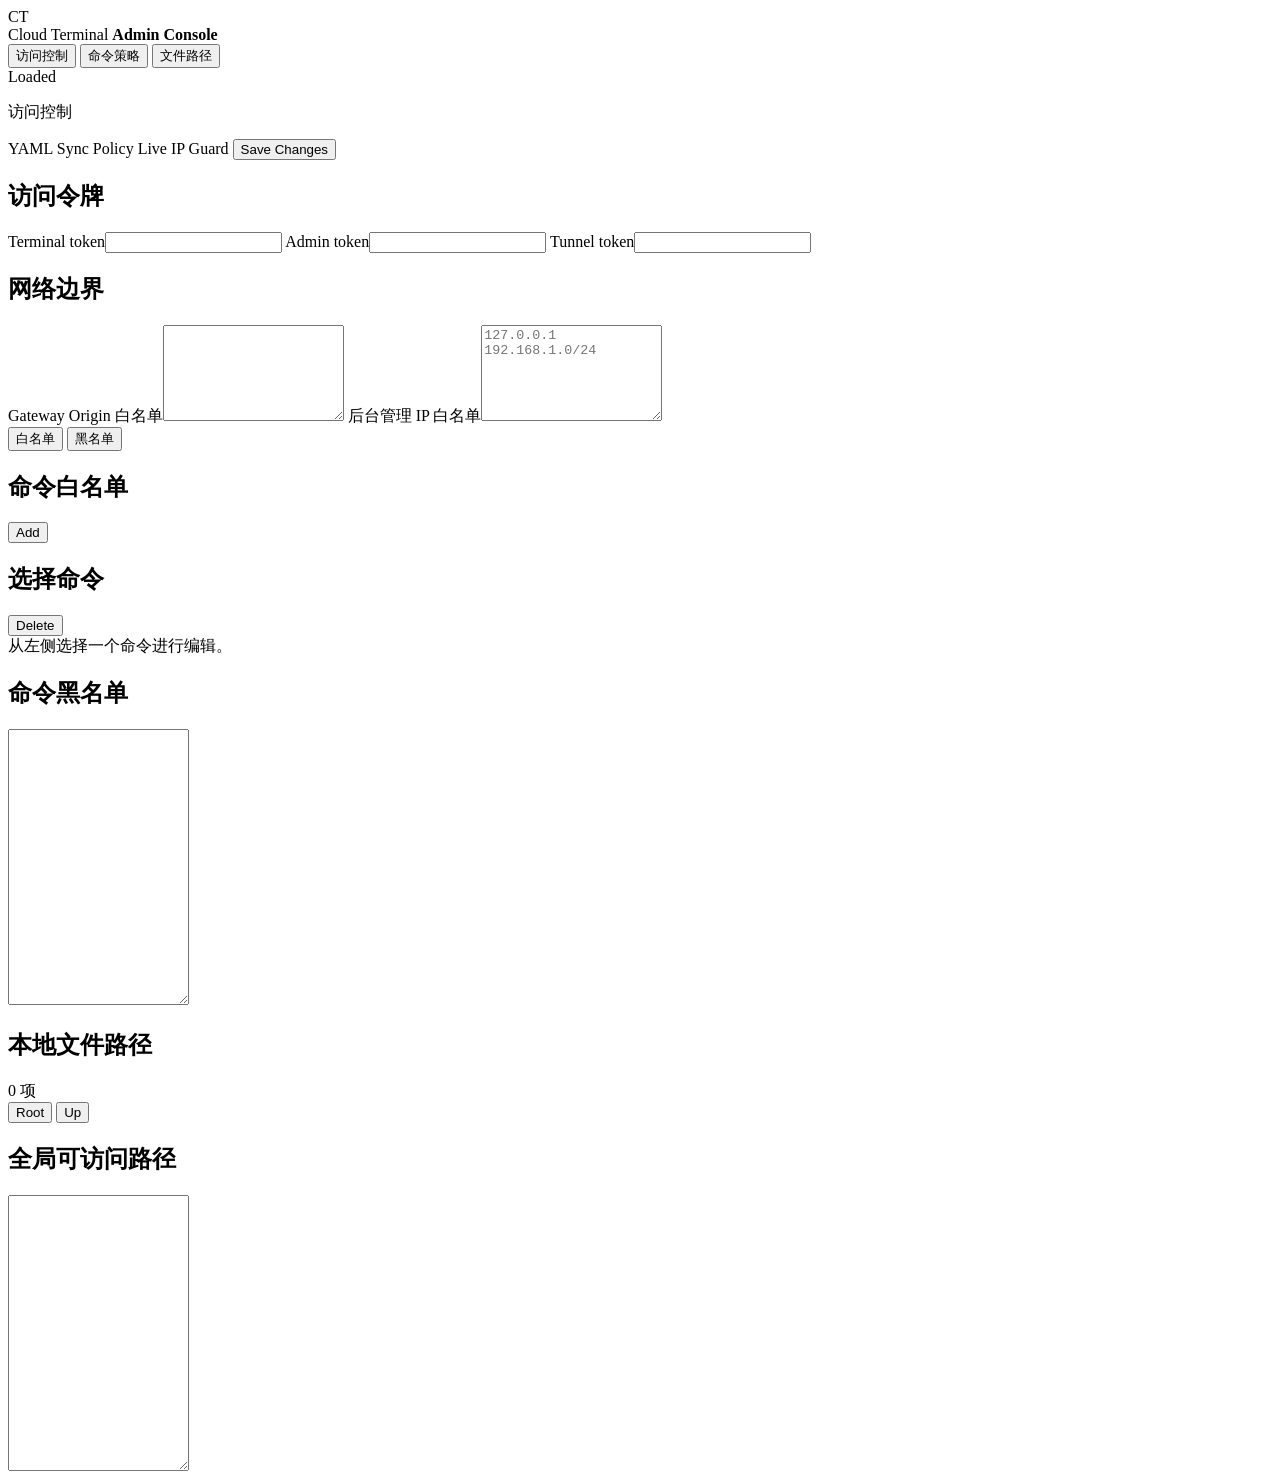
==== web/admin/index.html @ d129efaf "first commit" ====
<!doctype html>
<html lang="zh-CN">
  <head>
    <meta charset="utf-8" />
    <meta name="viewport" content="width=device-width, initial-scale=1" />
    <title>Cloud Terminal Admin</title>
    <link rel="stylesheet" href="/admin/styles.css" />
  </head>
  <body>
    <main class="admin-layout">
      <aside class="sidebar">
        <div class="brand">
          <div class="brand-mark">CT</div>
          <div>
            <span>Cloud Terminal</span>
            <strong>Admin Console</strong>
          </div>
        </div>
        <nav class="nav">
          <button class="nav-item active" type="button" data-section="access">访问控制</button>
          <button class="nav-item" type="button" data-section="commands">命令策略</button>
          <button class="nav-item" type="button" data-section="paths">文件路径</button>
        </nav>
        <div class="sidebar-footer">
          <span id="saveState">Loaded</span>
        </div>
      </aside>

      <section class="content">
        <header class="content-header">
          <p id="sectionEyebrow" class="section-eyebrow">访问控制</p>
          <div class="header-meta">
            <span>YAML Sync</span>
            <span>Policy Live</span>
            <span>IP Guard</span>
            <button id="saveButton" type="button">Save Changes</button>
          </div>
        </header>

        <section class="section active" id="section-access">
          <div class="section-grid two">
            <article class="panel">
              <h2>访问令牌</h2>
              <label>Terminal token<input id="authToken" type="password" /></label>
              <label>Admin token<input id="adminToken" type="password" /></label>
              <label>Tunnel token<input id="tunnelToken" type="password" /></label>
            </article>
            <article class="panel">
              <h2>网络边界</h2>
              <label>Gateway Origin 白名单<textarea id="allowHosts" rows="6"></textarea></label>
              <label>后台管理 IP 白名单<textarea id="adminIPs" rows="6" placeholder="127.0.0.1&#10;192.168.1.0/24"></textarea></label>
            </article>
          </div>
        </section>

        <section class="section" id="section-commands">
          <div class="tabs">
            <button class="tab active" type="button" data-command-tab="allow">白名单</button>
            <button class="tab" type="button" data-command-tab="deny">黑名单</button>
          </div>
          <div class="command-tab active" id="command-tab-allow">
            <div class="command-layout">
              <article class="panel command-list-panel">
                <div class="panel-toolbar">
                  <h2>命令白名单</h2>
                  <button id="addCommand" class="secondary" type="button">Add</button>
                </div>
                <div id="commandList" class="command-list"></div>
              </article>

              <article class="panel command-editor">
                <div class="panel-toolbar">
                  <h2 id="commandEditorTitle">选择命令</h2>
                  <button id="deleteCommand" class="danger" type="button">Delete</button>
                </div>
                <div id="emptyCommand" class="empty-state">从左侧选择一个命令进行编辑。</div>
                <div id="commandForm" class="command-form" hidden>
                  <label>Command name<input id="cmdName" /></label>
                  <div class="switch-row">
                    <label class="check"><input id="cmdEnabled" type="checkbox" /> Enabled</label>
                    <label class="check"><input id="cmdInteractive" type="checkbox" /> Interactive PTY</label>
                  </div>
                  <div class="form-grid">
                    <label>Binary<input id="cmdBin" /></label>
                    <label>Max args<input id="cmdMaxArgs" type="number" min="0" /></label>
                  </div>
                  <label>Subcommands<textarea id="cmdSubcommands" rows="8"></textarea></label>
                </div>
              </article>
            </div>
          </div>
          <div class="command-tab" id="command-tab-deny">
            <article class="panel deny-panel">
              <h2>命令黑名单</h2>
              <textarea id="denyList" rows="18"></textarea>
            </article>
          </div>
        </section>

        <section class="section" id="section-paths">
          <div class="path-layout">
            <article class="panel path-browser-panel">
              <div class="panel-toolbar path-panel-title">
                <h2>本地文件路径</h2>
                <span id="fileCount" class="path-count">0 项</span>
              </div>
              <div class="pathbar">
                <button id="rootButton" class="secondary" type="button">Root</button>
                <button id="upButton" class="secondary" type="button">Up</button>
                <span id="currentPath"></span>
              </div>
              <div id="fileList" class="file-list"></div>
            </article>
            <article class="panel">
              <h2>全局可访问路径</h2>
              <textarea id="globalAllowPaths" rows="18"></textarea>
            </article>
          </div>
        </section>
      </section>
    </main>
    <script src="/admin/app.js"></script>
  </body>
</html>
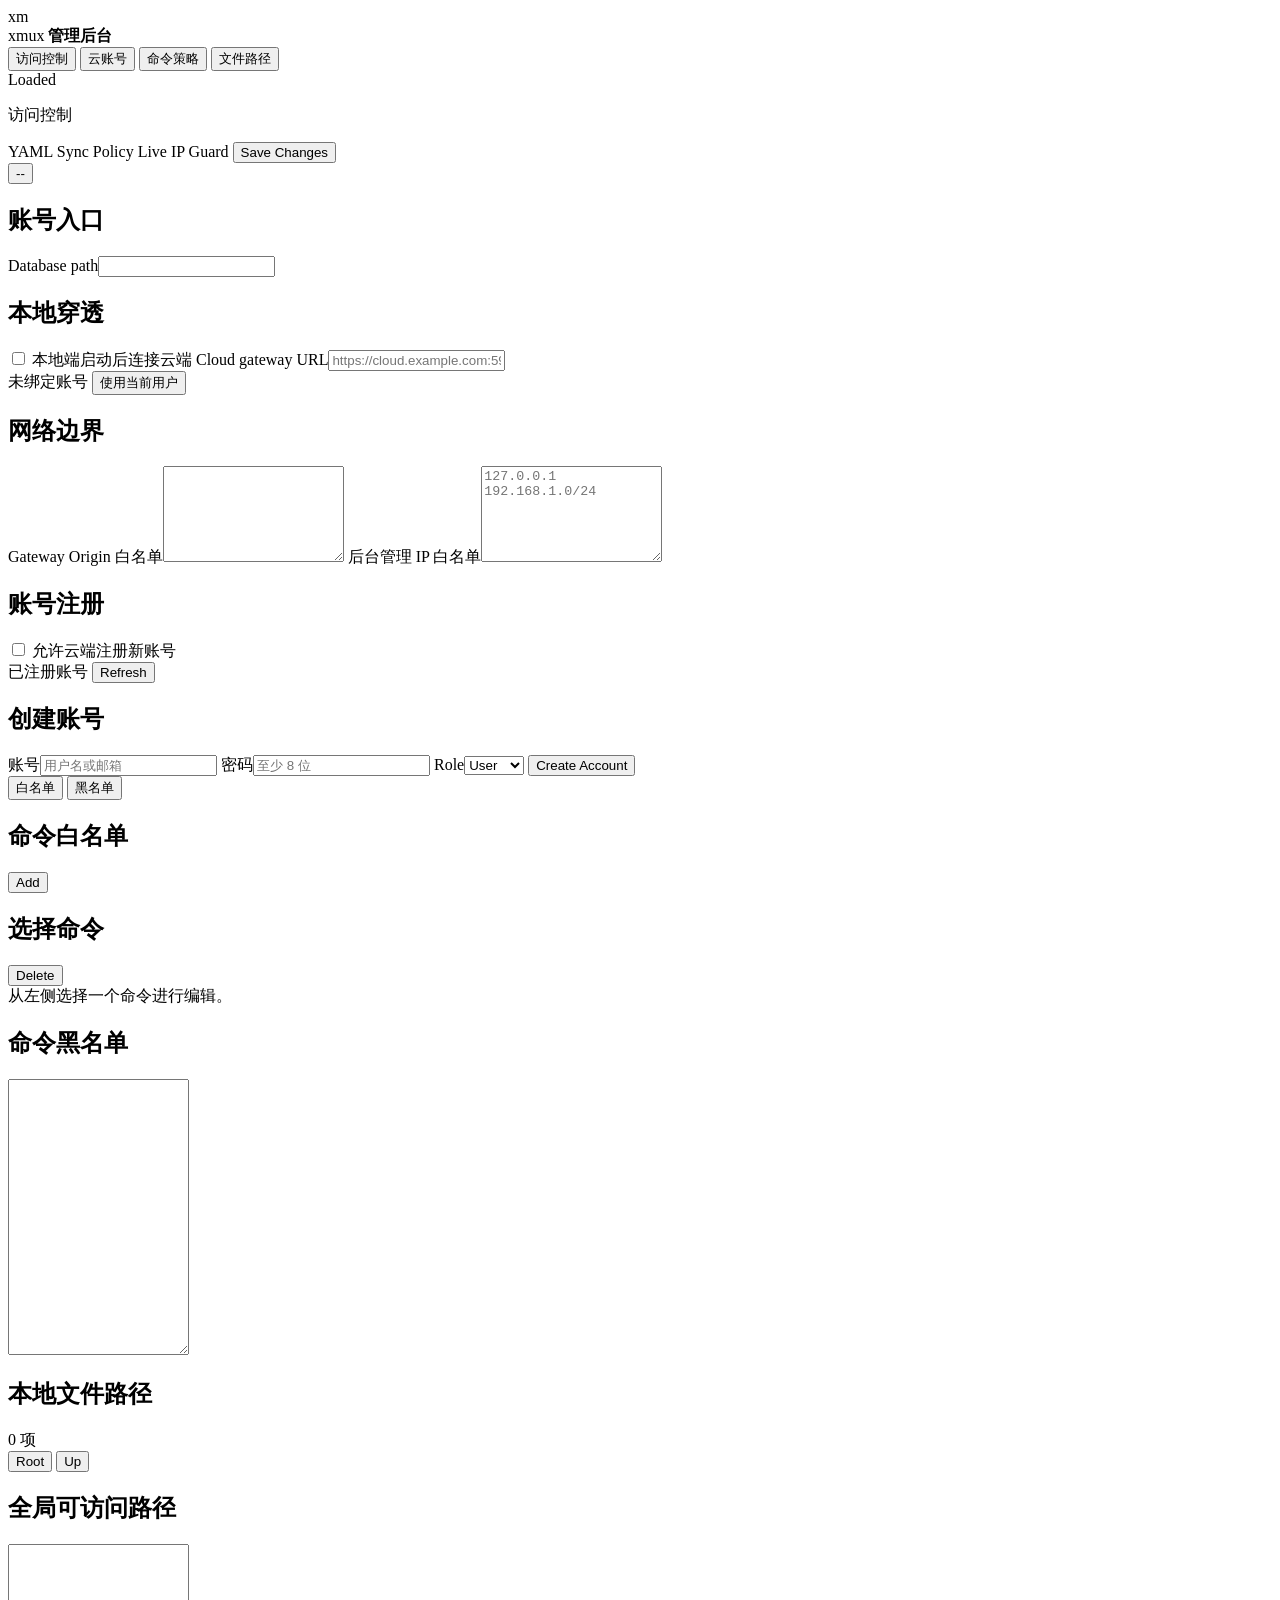
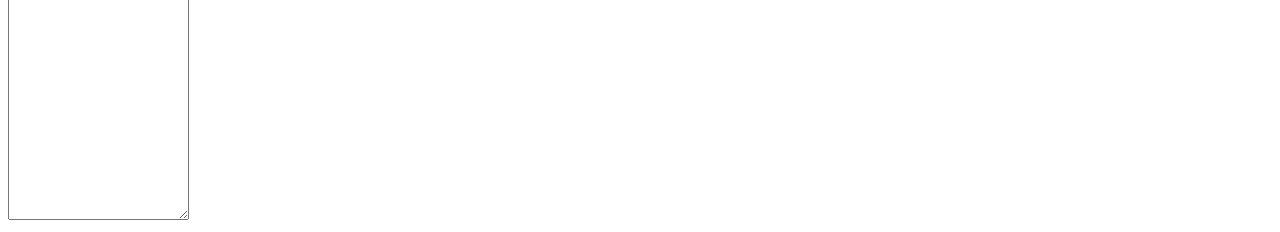
==== commit 397df91e: "add：yh" ====
--- a/web/admin/index.html
+++ b/web/admin/index.html
@@ -3,21 +3,22 @@
   <head>
     <meta charset="utf-8" />
     <meta name="viewport" content="width=device-width, initial-scale=1" />
-    <title>Cloud Terminal Admin</title>
+    <title>xmux Admin</title>
     <link rel="stylesheet" href="/admin/styles.css" />
   </head>
   <body>
     <main class="admin-layout">
       <aside class="sidebar">
         <div class="brand">
-          <div class="brand-mark">CT</div>
+          <div class="brand-mark">xm</div>
           <div>
-            <span>Cloud Terminal</span>
-            <strong>Admin Console</strong>
+            <span>xmux</span>
+            <strong>管理后台</strong>
           </div>
         </div>
         <nav class="nav">
           <button class="nav-item active" type="button" data-section="access">访问控制</button>
+          <button class="nav-item" type="button" data-section="accounts">云账号</button>
           <button class="nav-item" type="button" data-section="commands">命令策略</button>
           <button class="nav-item" type="button" data-section="paths">文件路径</button>
         </nav>
@@ -34,21 +35,81 @@
             <span>Policy Live</span>
             <span>IP Guard</span>
             <button id="saveButton" type="button">Save Changes</button>
+            <div class="account-menu" id="accountMenu">
+              <button id="accountTrigger" class="account-trigger" type="button" aria-haspopup="true" aria-expanded="false">
+                <span id="accountAvatar" class="account-avatar">--</span>
+              </button>
+              <div id="accountDropdown" class="account-dropdown" hidden>
+                <div class="account-info">
+                  <span class="account-name" id="accountName">-</span>
+                  <span class="account-role" id="accountRole">-</span>
+                </div>
+                <button id="profileButton" class="account-item" type="button">个人资料</button>
+                <button id="logoutButton" class="account-item danger" type="button">退出登录</button>
+              </div>
+            </div>
           </div>
         </header>
+
+        <div id="profileModal" class="modal" hidden>
+          <div class="modal-backdrop" data-modal-close></div>
+          <div class="modal-card" role="dialog" aria-labelledby="profileModalTitle">
+            <header class="modal-header">
+              <h2 id="profileModalTitle">个人资料</h2>
+              <button class="modal-close" type="button" data-modal-close aria-label="关闭">×</button>
+            </header>
+            <div class="modal-body">
+              <label>用户名<input id="profileUsername" readonly /></label>
+              <label>角色<input id="profileRoleInput" readonly /></label>
+              <label>当前密码<input id="profileCurrentPassword" type="password" autocomplete="current-password" placeholder="当前密码" /></label>
+              <label>新密码<input id="profileNewPassword" type="password" autocomplete="new-password" placeholder="至少 8 位" /></label>
+              <p id="profileMessage" class="modal-message"></p>
+            </div>
+            <footer class="modal-footer">
+              <button class="secondary" type="button" data-modal-close>取消</button>
+              <button id="profileSaveButton" type="button">保存修改</button>
+            </footer>
+          </div>
+        </div>
 
         <section class="section active" id="section-access">
           <div class="section-grid two">
             <article class="panel">
-              <h2>访问令牌</h2>
-              <label>Terminal token<input id="authToken" type="password" /></label>
-              <label>Admin token<input id="adminToken" type="password" /></label>
-              <label>Tunnel token<input id="tunnelToken" type="password" /></label>
+              <h2>账号入口</h2>
+              <label>Database path<input id="databasePath" readonly /></label>
+              <h2>本地穿透</h2>
+              <label class="check standalone"><input id="cloudTunnelEnabled" type="checkbox" /> 本地端启动后连接云端</label>
+              <label>Cloud gateway URL<input id="cloudGatewayURL" placeholder="https://cloud.example.com:5955" /></label>
+              <div class="account-list-head">
+                <span id="cloudTunnelAccount">未绑定账号</span>
+                <button id="bindTunnelAccount" class="secondary" type="button">使用当前用户</button>
+              </div>
             </article>
             <article class="panel">
               <h2>网络边界</h2>
               <label>Gateway Origin 白名单<textarea id="allowHosts" rows="6"></textarea></label>
               <label>后台管理 IP 白名单<textarea id="adminIPs" rows="6" placeholder="127.0.0.1&#10;192.168.1.0/24"></textarea></label>
+            </article>
+          </div>
+        </section>
+
+        <section class="section" id="section-accounts">
+          <div class="section-grid two">
+            <article class="panel">
+              <h2>账号注册</h2>
+              <label class="check standalone"><input id="accountRegistrationEnabled" type="checkbox" /> 允许云端注册新账号</label>
+              <div class="account-list-head">
+                <span>已注册账号</span>
+                <button id="refreshAccounts" class="secondary" type="button">Refresh</button>
+              </div>
+              <div id="accountList" class="account-list"></div>
+            </article>
+            <article class="panel">
+              <h2>创建账号</h2>
+              <label>账号<input id="newAccountUsername" autocomplete="off" placeholder="用户名或邮箱" /></label>
+              <label>密码<input id="newAccountPassword" type="password" autocomplete="new-password" placeholder="至少 8 位" /></label>
+              <label>Role<select id="newAccountRole"><option value="user">User</option><option value="admin">Admin</option></select></label>
+              <button id="createAccount" class="secondary" type="button">Create Account</button>
             </article>
           </div>
         </section>
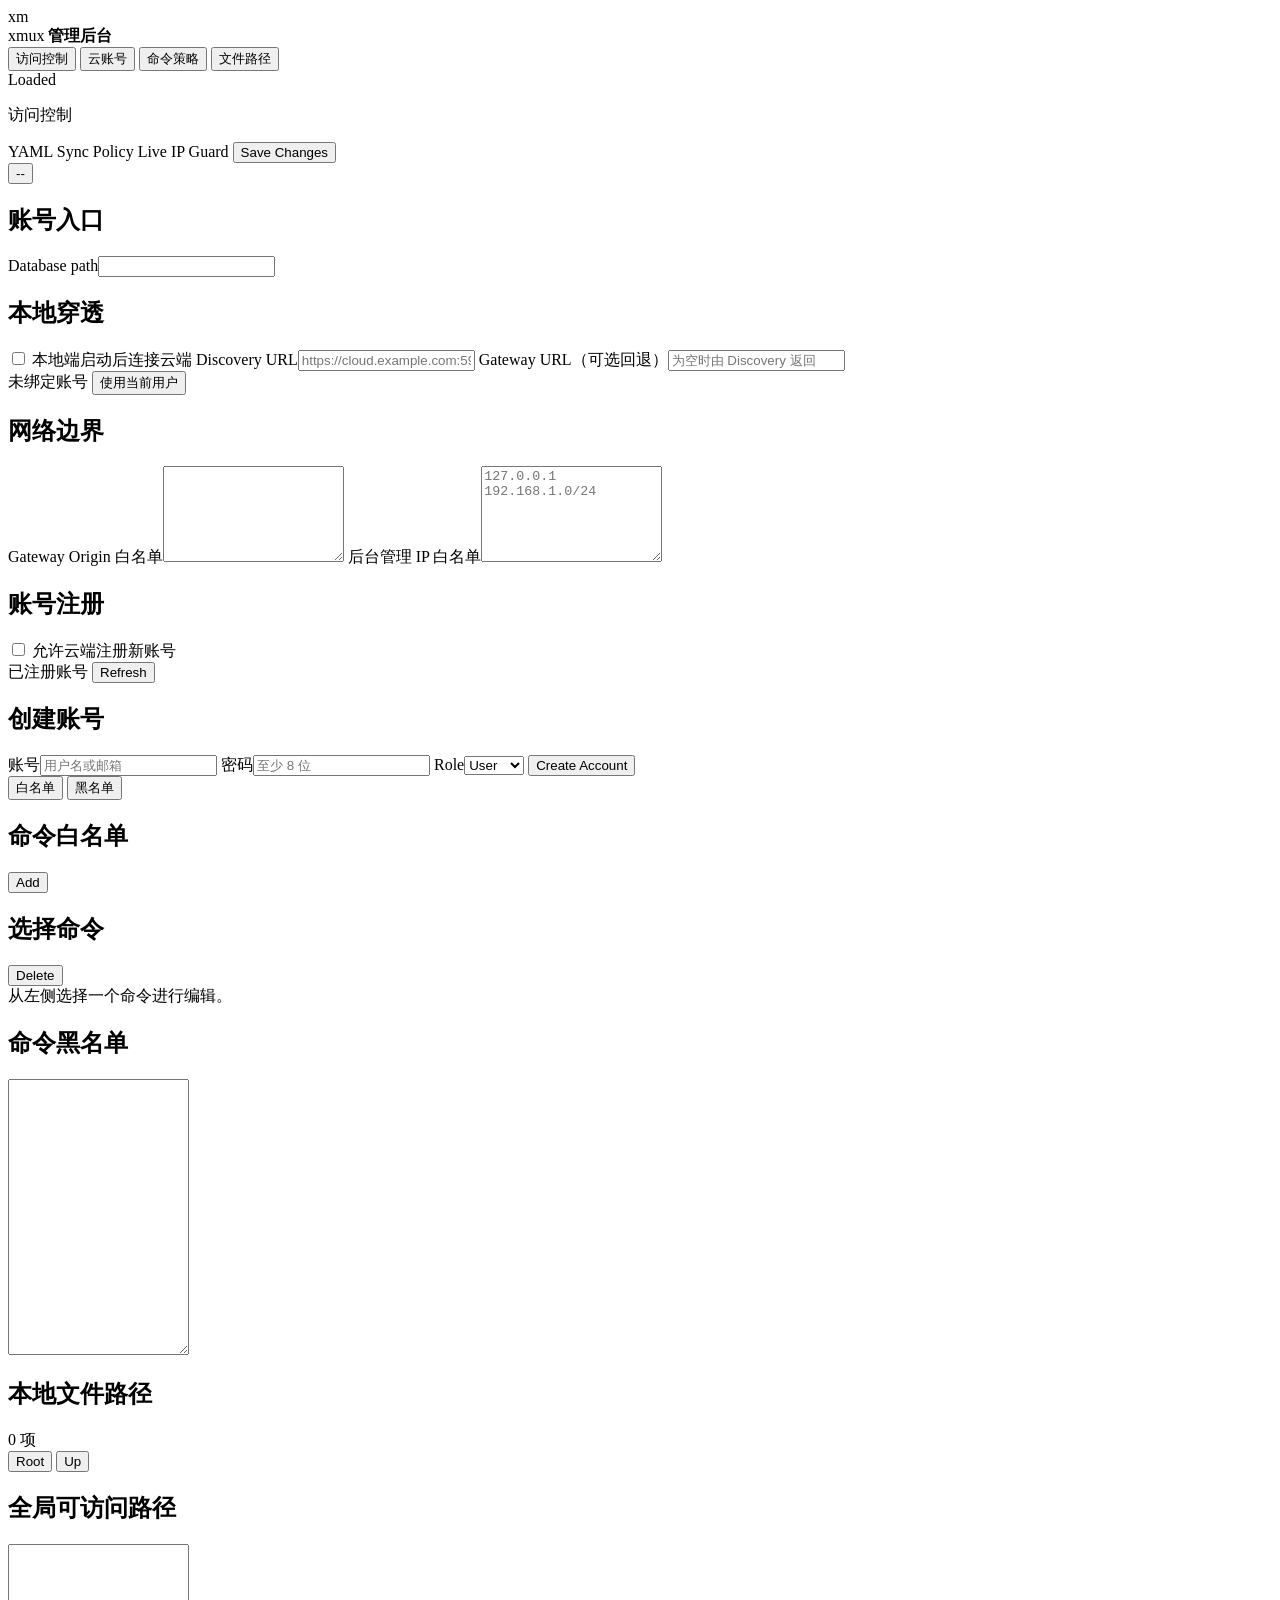
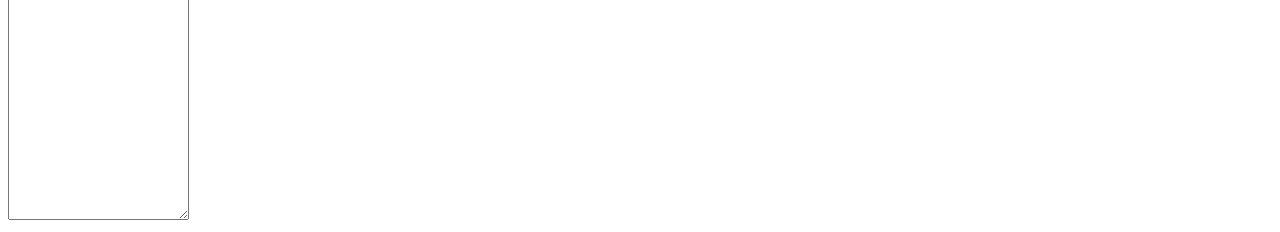
==== commit e2d435d7: "add：yh" ====
--- a/web/admin/index.html
+++ b/web/admin/index.html
@@ -79,7 +79,8 @@
               <label>Database path<input id="databasePath" readonly /></label>
               <h2>本地穿透</h2>
               <label class="check standalone"><input id="cloudTunnelEnabled" type="checkbox" /> 本地端启动后连接云端</label>
-              <label>Cloud gateway URL<input id="cloudGatewayURL" placeholder="https://cloud.example.com:5955" /></label>
+              <label>Discovery URL<input id="cloudDiscoveryURL" placeholder="https://cloud.example.com:5955" /></label>
+              <label>Gateway URL（可选回退）<input id="cloudGatewayURL" placeholder="为空时由 Discovery 返回" /></label>
               <div class="account-list-head">
                 <span id="cloudTunnelAccount">未绑定账号</span>
                 <button id="bindTunnelAccount" class="secondary" type="button">使用当前用户</button>
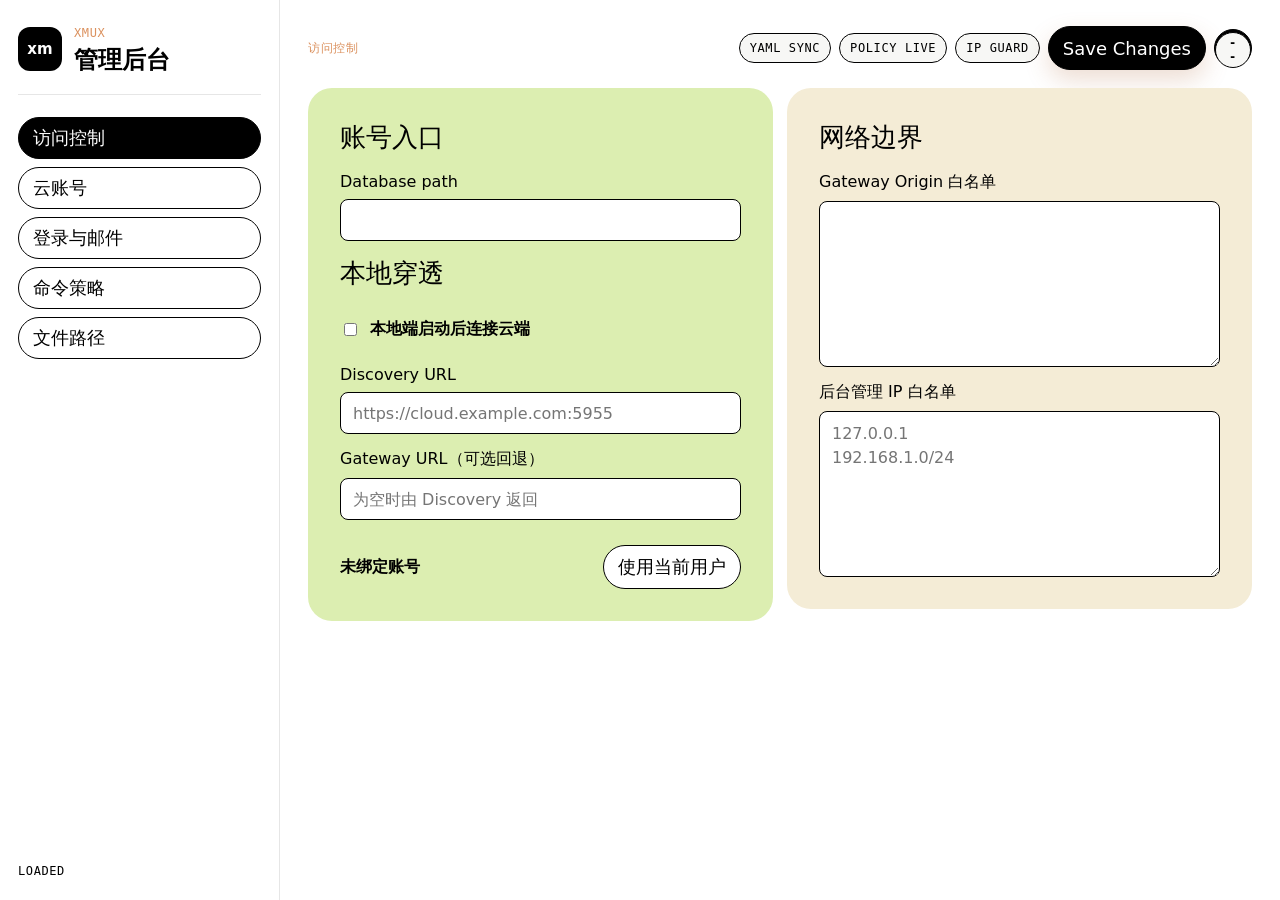
==== commit c7d470fe: "add：yh" ====
--- a/web/admin/index.html
+++ b/web/admin/index.html
@@ -4,7 +4,8 @@
     <meta charset="utf-8" />
     <meta name="viewport" content="width=device-width, initial-scale=1" />
     <title>xmux Admin</title>
-    <link rel="stylesheet" href="/admin/styles.css" />
+    <link rel="stylesheet" href="styles.css" />
+    <link rel="stylesheet" href="../shared/dialog.css" />
   </head>
   <body>
     <main class="admin-layout">
@@ -19,6 +20,7 @@
         <nav class="nav">
           <button class="nav-item active" type="button" data-section="access">访问控制</button>
           <button class="nav-item" type="button" data-section="accounts">云账号</button>
+          <button class="nav-item" type="button" data-section="auth">登录与邮件</button>
           <button class="nav-item" type="button" data-section="commands">命令策略</button>
           <button class="nav-item" type="button" data-section="paths">文件路径</button>
         </nav>
@@ -115,6 +117,84 @@
           </div>
         </section>
 
+        <section class="section" id="section-auth">
+          <div class="section-grid two">
+            <article class="panel">
+              <h2>密码策略与注册</h2>
+              <label>最小密码长度<input id="pwdMinLength" type="number" min="6" max="64" /></label>
+              <div class="switch-row">
+                <label class="check"><input id="pwdRequireUpper" type="checkbox" /> 必须含大写字母</label>
+                <label class="check"><input id="pwdRequireLower" type="checkbox" /> 必须含小写字母</label>
+              </div>
+              <div class="switch-row">
+                <label class="check"><input id="pwdRequireDigit" type="checkbox" /> 必须含数字</label>
+                <label class="check"><input id="pwdRequireSymbol" type="checkbox" /> 必须含特殊符号</label>
+              </div>
+              <label class="check standalone"><input id="pwdDenyCommon" type="checkbox" /> 拒绝常见弱密码</label>
+              <hr />
+              <label class="check standalone"><input id="authRequireEmailOnRegister" type="checkbox" /> 注册必须填邮箱</label>
+              <label class="check standalone"><input id="authRequireEmailVerifiedToLogin" type="checkbox" /> 未验证邮箱禁止登录</label>
+              <label class="check standalone"><input id="authOAuthGoogleEnabled" type="checkbox" /> 启用 Google 登录</label>
+              <label class="check standalone"><input id="authOAuthGoogleAutoRegister" type="checkbox" /> Google 新邮箱自动注册</label>
+              <label>邮件链接 Base URL<input id="authAppBaseURL" placeholder="https://xmux.example.com" /></label>
+              <div class="account-list-head">
+                <span id="authSaveState">未修改</span>
+                <button id="saveAuthSettings" type="button">保存</button>
+              </div>
+            </article>
+            <article class="panel">
+              <h2>SMTP 发件配置</h2>
+              <label class="check standalone"><input id="smtpEnabled" type="checkbox" /> 启用 SMTP（关闭则只把邮件写入日志）</label>
+              <div class="form-grid">
+                <label>SMTP Host<input id="smtpHost" placeholder="smtp.example.com" /></label>
+                <label>Port<input id="smtpPort" type="number" placeholder="587" /></label>
+              </div>
+              <div class="form-grid">
+                <label>Username<input id="smtpUsername" autocomplete="off" /></label>
+                <label>Password<input id="smtpPassword" type="password" autocomplete="new-password" placeholder="留空则保留原密码" /></label>
+              </div>
+              <div class="form-grid">
+                <label>From Address<input id="smtpFromAddress" placeholder="no-reply@example.com" /></label>
+                <label>From Name<input id="smtpFromName" placeholder="xmux" /></label>
+              </div>
+              <div class="switch-row">
+                <label class="check"><input id="smtpStartTLS" type="checkbox" /> STARTTLS</label>
+                <label class="check"><input id="smtpSMTPS" type="checkbox" /> SMTPS（隐式 TLS）</label>
+                <label class="check"><input id="smtpSkipVerify" type="checkbox" /> 跳过证书校验</label>
+              </div>
+              <div class="account-list-head">
+                <span id="smtpStatus">未配置</span>
+                <button id="saveSMTPSettings" type="button">保存 SMTP</button>
+              </div>
+              <hr />
+              <div class="form-grid">
+                <label>测试发件人地址<input id="smtpTestTo" placeholder="me@example.com" /></label>
+                <button id="testSMTP" class="secondary" type="button">发测试邮件</button>
+              </div>
+              <p id="smtpTestResult" class="login-message"></p>
+            </article>
+            <article class="panel">
+              <h2>Google OAuth</h2>
+              <label class="check standalone"><input id="oauthGoogleEnabled" type="checkbox" /> 启用</label>
+              <label>Client ID<input id="oauthGoogleClientID" autocomplete="off" /></label>
+              <label>Client Secret<input id="oauthGoogleClientSecret" type="password" autocomplete="new-password" placeholder="留空则保留原 secret" /></label>
+              <label>Redirect URL<input id="oauthGoogleRedirectURL" placeholder="https://xmux.example.com/cloud-terminal-api/accounts/oauth/google/callback" /></label>
+              <label>Hosted Domain（可选）<input id="oauthGoogleHostedDomain" placeholder="example.com（限制仅此域名员工可登录）" /></label>
+              <label>邮箱撞库策略
+                <select id="oauthGoogleLinkExistingMode">
+                  <option value="require_password">需要输本地密码再绑定（推荐）</option>
+                  <option value="auto">自动绑定</option>
+                  <option value="deny">拒绝并提示用密码登录</option>
+                </select>
+              </label>
+              <div class="account-list-head">
+                <span id="oauthGoogleStatus">未配置</span>
+                <button id="saveOAuthGoogleSettings" type="button">保存 OAuth</button>
+              </div>
+            </article>
+          </div>
+        </section>
+
         <section class="section" id="section-commands">
           <div class="tabs">
             <button class="tab active" type="button" data-command-tab="allow">白名单</button>
@@ -181,6 +261,8 @@
         </section>
       </section>
     </main>
-    <script src="/admin/app.js"></script>
+    <script src="../shared/path.js"></script>
+    <script src="../shared/dialog.js"></script>
+    <script src="app.js"></script>
   </body>
 </html>
--- a/web/admin/styles.css
+++ b/web/admin/styles.css
@@ -0,0 +1,1406 @@
+:root {
+  color-scheme: dark;
+  --bg: #101112;
+  --bg-2: #151719;
+  --sidebar: #151719;
+  --panel: #1b1d1f;
+  --panel-soft: #141618;
+  --field: #101214;
+  --line: #373b3f;
+  --line-soft: rgba(255, 255, 255, 0.08);
+  --text: #f4f1ec;
+  --muted: #aeb2b2;
+  --muted-2: #777f82;
+  --accent: #ad6238;
+  --accent-strong: #d17a44;
+  --accent-soft: rgba(209, 122, 68, 0.18);
+  --cool: #5faaa5;
+  --cool-soft: rgba(95, 170, 165, 0.14);
+  --danger: #e56b5d;
+  --shadow: 0 24px 70px rgba(0, 0, 0, 0.36);
+  font-family: Inter, ui-sans-serif, system-ui, -apple-system, BlinkMacSystemFont, "Segoe UI", sans-serif;
+}
+
+* {
+  box-sizing: border-box;
+}
+
+body {
+  margin: 0;
+  min-height: 100vh;
+  background: linear-gradient(180deg, #17191a 0%, var(--bg) 100%);
+  color: var(--text);
+}
+
+button,
+input,
+textarea,
+select {
+  font: inherit;
+}
+
+button {
+  min-height: 36px;
+  border: 1px solid rgba(209, 122, 68, 0.34);
+  border-radius: 8px;
+  padding: 0 14px;
+  background: var(--accent);
+  color: var(--text);
+  cursor: pointer;
+  font-weight: 700;
+}
+
+button:hover {
+  background: var(--accent-strong);
+}
+
+button:disabled {
+  cursor: not-allowed;
+  opacity: 0.45;
+}
+
+button.secondary {
+  background: rgba(255, 255, 255, 0.04);
+  border-color: var(--line);
+  color: var(--muted);
+}
+
+button.secondary:hover {
+  background: rgba(255, 255, 255, 0.08);
+  color: var(--text);
+}
+
+button.danger {
+  background: rgba(229, 107, 93, 0.12);
+  border-color: rgba(229, 107, 93, 0.38);
+  color: #ffb4aa;
+}
+
+input,
+textarea,
+select {
+  width: 100%;
+  border: 1px solid var(--line);
+  border-radius: 8px;
+  padding: 10px 12px;
+  background: var(--field);
+  color: var(--text);
+  outline: none;
+}
+
+input,
+select {
+  min-height: 42px;
+}
+
+textarea {
+  resize: vertical;
+  line-height: 1.5;
+}
+
+input:focus,
+textarea:focus,
+select:focus {
+  border-color: var(--accent-strong);
+  box-shadow: 0 0 0 3px rgba(196, 101, 63, 0.16);
+}
+
+.login-shell {
+  min-height: 100vh;
+  display: grid;
+  place-items: center;
+  padding: 20px;
+}
+
+.login-box {
+  width: min(400px, 100%);
+  display: grid;
+  gap: 13px;
+  padding: 34px 32px 30px;
+  border: 1px solid var(--line);
+  border-radius: 10px;
+  background: rgba(33, 24, 21, 0.94);
+  box-shadow: var(--shadow);
+}
+
+.login-mark,
+.brand-mark {
+  display: grid;
+  place-items: center;
+  color: #fff1df;
+  background: linear-gradient(135deg, #9f5631, #db874a);
+  font-weight: 900;
+}
+
+.login-mark {
+  width: 56px;
+  height: 56px;
+  margin: 0 auto 6px;
+  border-radius: 16px;
+}
+
+.login-box h1 {
+  margin: 0;
+  text-align: center;
+  font-size: 30px;
+}
+
+.login-subtitle {
+  margin: -4px 0 10px;
+  color: var(--muted);
+  text-align: center;
+}
+
+.login-box label {
+  color: var(--text);
+  font-weight: 700;
+}
+
+.login-message {
+  min-height: 22px;
+  margin: 0;
+  color: var(--danger);
+}
+
+.login-message.ok {
+  color: #4ade80;
+}
+
+.login-message.fail {
+  color: var(--danger);
+}
+
+.login-tabs {
+  display: grid;
+  grid-template-columns: repeat(2, 1fr);
+  gap: 6px;
+  margin-top: 4px;
+  border-bottom: 1px solid var(--line);
+  padding-bottom: 10px;
+}
+
+.login-tab {
+  padding: 8px 6px;
+  border: 1px solid transparent;
+  border-radius: 6px;
+  background: transparent;
+  color: var(--muted);
+  font-weight: 700;
+  cursor: pointer;
+}
+
+.login-tab:hover {
+  color: var(--text);
+}
+
+.login-tab.active {
+  border-color: var(--line);
+  background: rgba(255, 255, 255, 0.04);
+  color: var(--text);
+}
+
+.login-pane {
+  display: grid;
+  gap: 10px;
+}
+
+.login-pane[hidden] {
+  display: none;
+}
+
+.email-row {
+  display: grid;
+  grid-template-columns: minmax(0, 1fr) auto;
+  gap: 8px;
+}
+
+.email-row button {
+  min-height: 38px;
+  padding: 0 12px;
+  font-size: 13px;
+}
+
+.login-aux {
+  display: flex;
+  justify-content: flex-end;
+  margin-top: -4px;
+}
+
+.login-link {
+  font-size: 12px;
+  color: var(--muted);
+  text-decoration: none;
+}
+
+.login-link:hover {
+  color: var(--text);
+  text-decoration: underline;
+}
+
+.google-button {
+  display: inline-flex;
+  align-items: center;
+  justify-content: center;
+  gap: 8px;
+  background: #fff;
+  color: #1f1f1f;
+  border: 1px solid #dadce0;
+  font-weight: 600;
+}
+
+.google-button:hover {
+  background: #f6f7f9;
+}
+
+.google-button .google-icon {
+  width: 18px;
+  height: 18px;
+}
+
+.login-actions {
+  display: grid;
+  grid-template-columns: 1fr auto;
+  gap: 8px;
+}
+
+.check.standalone {
+  display: flex;
+  align-items: center;
+  gap: 10px;
+  min-height: 42px;
+  color: var(--text);
+  font-weight: 700;
+}
+
+.check.standalone input {
+  width: auto;
+  min-height: 0;
+}
+
+.account-list-head {
+  display: flex;
+  align-items: center;
+  justify-content: space-between;
+  gap: 12px;
+  margin-top: 10px;
+  color: var(--muted);
+  font-weight: 800;
+}
+
+.account-list {
+  display: grid;
+  gap: 8px;
+  margin-top: 10px;
+}
+
+.account-row {
+  display: grid;
+  grid-template-columns: minmax(0, 1fr) auto;
+  align-items: center;
+  gap: 12px;
+  padding: 10px 12px;
+  border: 1px solid var(--line-soft);
+  border-radius: 8px;
+  background: rgba(255, 255, 255, 0.03);
+}
+
+.account-row-main {
+  display: grid;
+  gap: 2px;
+  min-width: 0;
+}
+
+.account-row-actions {
+  display: flex;
+  align-items: center;
+  gap: 6px;
+  flex-wrap: wrap;
+  justify-content: flex-end;
+}
+
+.account-row-actions button {
+  min-height: 30px;
+  padding: 0 10px;
+  font-size: 12px;
+}
+
+.badge.danger {
+  border-color: rgba(255, 115, 106, 0.45);
+  background: rgba(255, 115, 106, 0.18);
+  color: var(--danger);
+}
+
+.account-row span,
+.empty-state.small {
+  color: var(--muted);
+  font-size: 12px;
+}
+
+.admin-layout {
+  min-height: 100vh;
+  display: grid;
+  grid-template-columns: 280px minmax(0, 1fr);
+}
+
+.sidebar {
+  position: sticky;
+  top: 0;
+  height: 100vh;
+  display: flex;
+  flex-direction: column;
+  gap: 22px;
+  padding: 22px 18px;
+  border-right: 1px solid var(--line);
+  background: rgba(21, 23, 25, 0.96);
+}
+
+.brand {
+  display: grid;
+  grid-template-columns: 44px 1fr;
+  gap: 12px;
+  align-items: center;
+  padding-bottom: 18px;
+  border-bottom: 1px solid var(--line-soft);
+}
+
+.brand-mark {
+  width: 44px;
+  height: 44px;
+  border-radius: 12px;
+  font-size: 15px;
+}
+
+.brand span,
+.section-eyebrow {
+  margin: 0;
+  color: #db915e;
+  font-size: 12px;
+  font-weight: 800;
+}
+
+.brand strong {
+  display: block;
+  margin-top: 3px;
+  font-size: 20px;
+}
+
+.nav {
+  display: grid;
+  gap: 8px;
+}
+
+.nav-item {
+  justify-content: flex-start;
+  width: 100%;
+  min-height: 42px;
+  border-color: transparent;
+  background: transparent;
+  color: var(--muted);
+  text-align: left;
+}
+
+.nav-item.active,
+.nav-item:hover {
+  border-color: var(--line);
+  background: rgba(255, 255, 255, 0.06);
+  color: var(--text);
+}
+
+.sidebar-footer {
+  margin-top: auto;
+  display: grid;
+  gap: 10px;
+}
+
+#saveState {
+  color: var(--muted);
+  font-size: 13px;
+}
+
+.content {
+  min-width: 0;
+  padding: 26px 28px;
+}
+
+.content-header {
+  display: flex;
+  align-items: center;
+  justify-content: space-between;
+  gap: 16px;
+  margin-bottom: 18px;
+}
+
+.section-eyebrow {
+  min-height: 30px;
+  display: inline-flex;
+  align-items: center;
+  letter-spacing: 0;
+}
+
+.header-meta {
+  display: flex;
+  flex-wrap: wrap;
+  align-items: center;
+  justify-content: flex-end;
+  gap: 8px;
+  max-width: 560px;
+}
+
+.header-meta span {
+  display: inline-flex;
+  align-items: center;
+  min-height: 30px;
+  border: 1px solid var(--line);
+  border-radius: 999px;
+  padding: 0 10px;
+  color: var(--muted);
+  background: rgba(255, 255, 255, 0.03);
+  font-size: 12px;
+}
+
+#saveButton {
+  min-width: 136px;
+  box-shadow: 0 10px 24px rgba(173, 98, 56, 0.22);
+}
+
+.section {
+  display: none;
+}
+
+.section.active {
+  display: block;
+}
+
+.section-grid.two,
+.path-layout {
+  display: grid;
+  grid-template-columns: repeat(2, minmax(0, 1fr));
+  gap: 14px;
+  align-items: start;
+}
+
+.panel {
+  display: grid;
+  align-content: start;
+  gap: 15px;
+  padding: 18px;
+  border: 1px solid var(--line);
+  border-radius: 10px;
+  background: rgba(27, 29, 31, 0.94);
+  box-shadow: 0 16px 50px rgba(0, 0, 0, 0.18);
+}
+
+.panel h2 {
+  margin: 0 0 2px;
+  font-size: 20px;
+}
+
+.panel label {
+  display: grid;
+  gap: 8px;
+  color: var(--muted);
+  font-size: 13px;
+  font-weight: 700;
+}
+
+.panel-toolbar,
+.pathbar,
+.switch-row {
+  display: flex;
+  align-items: center;
+  justify-content: space-between;
+  gap: 10px;
+}
+
+.tabs {
+  display: inline-flex;
+  gap: 4px;
+  margin-bottom: 14px;
+  padding: 4px;
+  border: 1px solid var(--line);
+  border-radius: 10px;
+  background: rgba(255, 255, 255, 0.03);
+}
+
+.tab {
+  min-width: 96px;
+  border-color: transparent;
+  background: transparent;
+  color: var(--muted);
+}
+
+.tab:hover,
+.tab.active {
+  border-color: rgba(209, 122, 68, 0.38);
+  background: var(--accent-soft);
+  color: var(--text);
+}
+
+.command-tab {
+  display: none;
+}
+
+.command-tab.active {
+  display: block;
+}
+
+.command-layout {
+  display: grid;
+  grid-template-columns: 320px minmax(0, 1fr);
+  gap: 14px;
+  align-items: start;
+}
+
+.command-list {
+  display: grid;
+  gap: 8px;
+  max-height: calc(100vh - 190px);
+  overflow: auto;
+  padding-right: 3px;
+}
+
+.command-item {
+  min-height: 44px;
+  display: grid;
+  grid-template-columns: 1fr auto;
+  align-items: center;
+  gap: 8px;
+  border: 1px solid var(--line);
+  border-radius: 8px;
+  padding: 0 12px;
+  background: var(--panel-soft);
+  color: var(--text);
+  text-align: left;
+  font-weight: 800;
+}
+
+.command-item.active {
+  border-color: rgba(209, 122, 68, 0.66);
+  background: var(--accent-soft);
+}
+
+.badge {
+  color: var(--muted);
+  font-size: 12px;
+  font-weight: 700;
+}
+
+.command-form {
+  display: grid;
+  gap: 14px;
+}
+
+.form-grid {
+  display: grid;
+  grid-template-columns: repeat(2, minmax(0, 1fr));
+  gap: 12px;
+}
+
+.check {
+  display: inline-flex !important;
+  grid-template-columns: auto 1fr;
+  align-items: center;
+  justify-content: flex-start;
+  gap: 8px;
+  color: var(--muted);
+}
+
+.check input {
+  width: auto;
+}
+
+.empty-state,
+.muted {
+  color: var(--muted);
+  line-height: 1.6;
+}
+
+.path-browser-panel {
+  gap: 12px;
+}
+
+.path-panel-title {
+  padding-bottom: 4px;
+}
+
+.path-count {
+  min-height: 28px;
+  display: inline-flex;
+  align-items: center;
+  border: 1px solid rgba(95, 170, 165, 0.28);
+  border-radius: 999px;
+  padding: 0 10px;
+  background: var(--cool-soft);
+  color: #b7dedb;
+  font-size: 12px;
+  font-weight: 800;
+}
+
+.pathbar {
+  justify-content: flex-start;
+  padding: 9px;
+  border: 1px solid var(--line);
+  border-radius: 10px;
+  background: linear-gradient(180deg, rgba(255, 255, 255, 0.045), rgba(255, 255, 255, 0.02));
+}
+
+#currentPath {
+  min-width: 0;
+  border-left: 1px solid var(--line);
+  padding-left: 12px;
+  color: #d7d0ca;
+  overflow-wrap: anywhere;
+  font-size: 13px;
+  font-weight: 700;
+}
+
+.file-list {
+  display: grid;
+  gap: 8px;
+  max-height: calc(100vh - 260px);
+  overflow: auto;
+  padding: 2px 3px 2px 0;
+}
+
+.file-row {
+  display: grid;
+  grid-template-columns: minmax(0, 1fr) auto auto;
+  gap: 9px;
+  align-items: center;
+  min-height: 58px;
+  padding: 8px;
+  border: 1px solid rgba(255, 255, 255, 0.075);
+  border-radius: 9px;
+  background: linear-gradient(180deg, rgba(255, 255, 255, 0.035), rgba(255, 255, 255, 0.015));
+  transition:
+    border-color 150ms ease,
+    background 150ms ease,
+    transform 150ms ease;
+}
+
+.file-row:hover {
+  border-color: rgba(209, 122, 68, 0.42);
+  background: rgba(209, 122, 68, 0.08);
+  transform: translateY(-1px);
+}
+
+.file-row button {
+  min-width: 68px;
+}
+
+.file-name {
+  display: flex;
+  align-items: center;
+  gap: 11px;
+  min-width: 0;
+  overflow: hidden;
+}
+
+.file-text {
+  display: grid;
+  gap: 2px;
+  min-width: 0;
+}
+
+.file-label,
+.file-meta {
+  min-width: 0;
+  overflow: hidden;
+  text-overflow: ellipsis;
+  white-space: nowrap;
+}
+
+.file-label {
+  color: var(--text);
+  font-weight: 800;
+}
+
+.file-meta {
+  color: var(--muted-2);
+  font-size: 12px;
+  font-weight: 700;
+}
+
+.file-icon {
+  position: relative;
+  flex: 0 0 auto;
+  width: 34px;
+  height: 34px;
+  border: 1px solid rgba(255, 255, 255, 0.07);
+  border-radius: 9px;
+  background: rgba(255, 255, 255, 0.04);
+}
+
+.is-dir .file-icon {
+  border-color: rgba(209, 122, 68, 0.24);
+  background: rgba(209, 122, 68, 0.11);
+}
+
+.is-file .file-icon {
+  border-color: rgba(95, 170, 165, 0.24);
+  background: rgba(95, 170, 165, 0.1);
+}
+
+.dir-icon::before {
+  content: "";
+  position: absolute;
+  left: 7px;
+  right: 6px;
+  top: 13px;
+  height: 12px;
+  border: 1px solid rgba(235, 158, 94, 0.82);
+  border-radius: 4px;
+  background: rgba(209, 122, 68, 0.22);
+}
+
+.dir-icon::after {
+  content: "";
+  position: absolute;
+  left: 8px;
+  top: 9px;
+  width: 10px;
+  height: 6px;
+  border: 1px solid rgba(235, 158, 94, 0.82);
+  border-bottom: 0;
+  border-radius: 4px 4px 0 0;
+  background: rgba(209, 122, 68, 0.28);
+}
+
+.file-icon-doc::before {
+  content: "";
+  position: absolute;
+  left: 10px;
+  top: 7px;
+  width: 13px;
+  height: 19px;
+  border: 1px solid rgba(131, 210, 204, 0.82);
+  border-radius: 4px;
+  background: rgba(95, 170, 165, 0.15);
+}
+
+.file-icon-doc::after {
+  content: "";
+  position: absolute;
+  right: 10px;
+  top: 7px;
+  border-top: 7px solid rgba(131, 210, 204, 0.48);
+  border-left: 7px solid transparent;
+}
+
+.file-action {
+  min-height: 34px;
+  border-color: var(--line);
+  background: rgba(255, 255, 255, 0.04);
+  color: #d4cbc5;
+}
+
+.file-action:hover {
+  background: rgba(255, 255, 255, 0.08);
+}
+
+.file-action.primary {
+  border-color: rgba(209, 122, 68, 0.38);
+  background: rgba(173, 98, 56, 0.7);
+  color: var(--text);
+}
+
+.file-action.primary:hover {
+  background: var(--accent-strong);
+}
+
+.file-action.cancel {
+  border-color: rgba(229, 107, 93, 0.36);
+  background: rgba(229, 107, 93, 0.1);
+  color: #ffb4aa;
+}
+
+.file-action.cancel:hover {
+  background: rgba(229, 107, 93, 0.18);
+}
+
+@media (max-width: 1080px) {
+  .admin-layout {
+    grid-template-columns: 1fr;
+  }
+
+  .sidebar {
+    position: static;
+    height: auto;
+  }
+
+  .command-layout,
+  .section-grid.two,
+  .path-layout,
+  .form-grid {
+    grid-template-columns: 1fr;
+  }
+}
+
+@media (max-width: 720px) {
+  .content {
+    padding: 18px 14px;
+  }
+
+  .content-header {
+    display: flex;
+  }
+
+  .header-meta {
+    justify-content: flex-start;
+    max-width: none;
+  }
+
+  #saveButton {
+    flex: 1 1 100%;
+  }
+
+  .tabs {
+    display: grid;
+    grid-template-columns: repeat(2, minmax(0, 1fr));
+    width: 100%;
+  }
+
+  .tab {
+    min-width: 0;
+  }
+
+  .panel,
+  .sidebar {
+    padding: 16px;
+  }
+
+  .file-row {
+    grid-template-columns: minmax(0, 1fr) 1fr 1fr;
+    padding: 10px;
+  }
+
+  .file-name {
+    grid-column: 1 / -1;
+  }
+}
+
+[hidden] {
+  display: none !important;
+}
+
+.account-menu {
+  position: relative;
+  display: inline-flex;
+}
+
+.account-trigger {
+  width: 38px;
+  height: 38px;
+  min-height: 38px;
+  padding: 0;
+  border-radius: 999px;
+  border-color: rgba(209, 122, 68, 0.42);
+  background: linear-gradient(135deg, #9f5631, #db874a);
+}
+
+.account-trigger:hover {
+  background: linear-gradient(135deg, #b56738, #ea9152);
+}
+
+.account-avatar {
+  display: inline-flex;
+  align-items: center;
+  justify-content: center;
+  width: 100%;
+  height: 100%;
+  border-radius: 999px;
+  color: #fff1df;
+  font-size: 13px;
+  font-weight: 900;
+  letter-spacing: 0.2px;
+  text-transform: uppercase;
+}
+
+.account-dropdown {
+  position: absolute;
+  top: calc(100% + 8px);
+  right: 0;
+  z-index: 50;
+  width: 220px;
+  display: grid;
+  gap: 4px;
+  padding: 10px;
+  border: 1px solid var(--line);
+  border-radius: 12px;
+  background: var(--panel);
+  box-shadow: var(--shadow);
+}
+
+.account-info {
+  display: grid;
+  gap: 3px;
+  padding: 6px 8px 8px;
+  border-bottom: 1px solid var(--line-soft);
+}
+
+.account-name {
+  color: var(--text);
+  font-size: 13px;
+  font-weight: 800;
+  overflow: hidden;
+  text-overflow: ellipsis;
+  white-space: nowrap;
+}
+
+.account-role {
+  color: var(--muted);
+  font-size: 11px;
+  font-weight: 700;
+  text-transform: uppercase;
+  letter-spacing: 0.4px;
+}
+
+.account-item {
+  justify-content: flex-start;
+  width: 100%;
+  min-height: 36px;
+  margin-top: 2px;
+  padding: 0 10px;
+  border-color: transparent;
+  background: transparent;
+  color: var(--text);
+  text-align: left;
+  font-weight: 700;
+}
+
+.account-item:hover {
+  background: rgba(255, 255, 255, 0.06);
+}
+
+.account-item.danger {
+  color: #ffb4aa;
+}
+
+.account-item.danger:hover {
+  background: rgba(229, 107, 93, 0.14);
+}
+
+.modal {
+  position: fixed;
+  inset: 0;
+  z-index: 100;
+  display: grid;
+  place-items: center;
+  padding: 24px;
+}
+
+.modal-backdrop {
+  position: absolute;
+  inset: 0;
+  background: rgba(0, 0, 0, 0.48);
+}
+
+.modal-card {
+  position: relative;
+  width: min(440px, 100%);
+  display: grid;
+  gap: 16px;
+  padding: 22px;
+  border: 1px solid var(--line);
+  border-radius: 14px;
+  background: var(--panel);
+  box-shadow: var(--shadow);
+}
+
+.modal-header {
+  display: flex;
+  align-items: center;
+  justify-content: space-between;
+}
+
+.modal-header h2 {
+  margin: 0;
+  font-size: 20px;
+}
+
+.modal-close {
+  width: 32px;
+  height: 32px;
+  min-height: 32px;
+  padding: 0;
+  border-radius: 8px;
+  border-color: var(--line);
+  background: transparent;
+  color: var(--muted);
+  font-size: 20px;
+  line-height: 1;
+}
+
+.modal-close:hover {
+  background: rgba(255, 255, 255, 0.06);
+  color: var(--text);
+}
+
+.modal-body {
+  display: grid;
+  gap: 12px;
+}
+
+.modal-body label {
+  display: grid;
+  gap: 6px;
+  color: var(--muted);
+  font-size: 13px;
+  font-weight: 700;
+}
+
+.modal-message {
+  min-height: 18px;
+  margin: 0;
+  color: var(--muted);
+  font-size: 12px;
+}
+
+.modal-message.error {
+  color: var(--danger);
+}
+
+.modal-message.ok {
+  color: var(--cool);
+}
+
+.modal-footer {
+  display: flex;
+  justify-content: flex-end;
+  gap: 8px;
+}
+
+/* Figma editorial theme */
+:root {
+  color-scheme: light;
+  --bg: #ffffff;
+  --bg-2: #ffffff;
+  --sidebar: #ffffff;
+  --panel: #ffffff;
+  --panel-soft: #f7f7f5;
+  --field: #ffffff;
+  --line: #000000;
+  --line-soft: #e6e6e6;
+  --text: #000000;
+  --muted: #000000;
+  --muted-2: #4f4f4f;
+  --accent: #000000;
+  --accent-strong: #000000;
+  --accent-soft: #dceeb1;
+  --cool: #000000;
+  --cool-soft: #c8e6cd;
+  --danger: #ff3d8b;
+  --shadow: none;
+  font-family: figmaSans, Inter, ui-sans-serif, system-ui, -apple-system, BlinkMacSystemFont, "Segoe UI", sans-serif;
+}
+
+body {
+  background: #ffffff;
+  color: #000000;
+}
+
+button {
+  min-height: 44px;
+  border-color: #000000;
+  border-radius: 50px;
+  background: #000000;
+  color: #ffffff;
+  font-size: 18px;
+  font-weight: 480;
+  letter-spacing: 0;
+}
+
+button:hover {
+  background: #000000;
+}
+
+button.secondary,
+.nav-item,
+.tab {
+  border-color: #000000;
+  background: #ffffff;
+  color: #000000;
+}
+
+button.secondary:hover,
+.nav-item:hover,
+.nav-item.active,
+.tab:hover,
+.tab.active {
+  background: #000000;
+  color: #ffffff;
+}
+
+button.danger {
+  border-color: #000000;
+  background: #efd4d4;
+  color: #000000;
+}
+
+input,
+textarea,
+select {
+  border-color: #000000;
+  border-radius: 8px;
+  background: #ffffff;
+  color: #000000;
+}
+
+input:focus,
+textarea:focus,
+select:focus {
+  border-color: #000000;
+  box-shadow: 0 0 0 3px rgba(0, 0, 0, 0.12);
+}
+
+.login-shell {
+  background: #ffffff;
+}
+
+.login-box {
+  width: min(560px, calc(100vw - 32px));
+  gap: 16px;
+  border: 0;
+  border-radius: 24px;
+  padding: 48px;
+  background: #c5b0f4;
+  box-shadow: none;
+}
+
+.login-mark,
+.brand-mark {
+  background: #000000;
+  color: #ffffff;
+}
+
+.login-mark {
+  border-radius: 9999px;
+}
+
+.login-box h1 {
+  font-size: 64px;
+  font-weight: 340;
+  line-height: 1;
+  letter-spacing: 0;
+}
+
+.login-subtitle,
+.login-box label,
+.login-message {
+  color: #000000;
+}
+
+.login-box label,
+.section-eyebrow,
+.brand span,
+#saveState {
+  font-family: figmaMono, "SF Mono", Menlo, monospace;
+  font-size: 12px;
+  font-weight: 400;
+  letter-spacing: 0.6px;
+  text-transform: uppercase;
+}
+
+.admin-layout,
+.content,
+.sidebar {
+  background: #ffffff;
+}
+
+.sidebar,
+.brand {
+  border-color: #e6e6e6;
+}
+
+.brand strong {
+  font-size: 24px;
+  font-weight: 700;
+}
+
+.header-meta span,
+.path-count,
+.badge {
+  border-color: #000000;
+  border-radius: 9999px;
+  background: #f7f7f5;
+  color: #000000;
+  font-family: figmaMono, "SF Mono", Menlo, monospace;
+  letter-spacing: 0.6px;
+  text-transform: uppercase;
+}
+
+.section-grid.two > .panel:nth-child(1),
+.path-layout > .panel:nth-child(1) {
+  background: #dceeb1;
+}
+
+.section-grid.two > .panel:nth-child(2),
+.path-layout > .panel:nth-child(2) {
+  background: #f4ecd6;
+}
+
+.panel {
+  border: 0;
+  border-radius: 24px;
+  padding: 32px;
+  background: #ffffff;
+  box-shadow: none;
+}
+
+.panel h2 {
+  font-size: 26px;
+  font-weight: 540;
+  line-height: 1.35;
+  letter-spacing: 0;
+}
+
+.panel label {
+  color: #000000;
+  font-size: 16px;
+  font-weight: 480;
+}
+
+.tabs,
+.pathbar {
+  border-color: #000000;
+  border-radius: 50px;
+  background: #ffffff;
+}
+
+.command-item,
+.account-row,
+.file-row {
+  border-color: #000000;
+  border-radius: 8px;
+  background: #ffffff;
+}
+
+.command-item.active,
+.file-row:hover {
+  border-color: #000000;
+  background: #c8e6cd;
+  transform: none;
+}
+
+.file-icon,
+.is-dir .file-icon,
+.is-file .file-icon {
+  border-color: #000000;
+  border-radius: 8px;
+  background: #f7f7f5;
+}
+
+.file-action.primary:hover,
+.file-action.cancel:hover {
+  background: #000000;
+}
+
+.file-action.cancel {
+  border-color: #000000;
+  background: #efd4d4;
+  color: #000000;
+}
+
+#currentPath,
+.file-label {
+  color: #000000;
+}
+
+.file-meta,
+.account-row span,
+.empty-state,
+.muted {
+  color: #4f4f4f;
+}
+
+.account-trigger {
+  border-color: #000000;
+  background: #000000;
+}
+
+.account-trigger:hover {
+  background: #000000;
+}
+
+.account-avatar {
+  color: #ffffff;
+}
+
+.account-dropdown {
+  border-color: #000000;
+  border-radius: 16px;
+  background: #ffffff;
+  box-shadow: 0 12px 36px rgba(0, 0, 0, 0.08);
+}
+
+.account-info {
+  border-bottom-color: #e6e6e6;
+}
+
+.account-name {
+  color: #000000;
+}
+
+.account-role {
+  color: #4f4f4f;
+  font-family: figmaMono, "SF Mono", Menlo, monospace;
+}
+
+.account-item {
+  border-color: transparent;
+  background: transparent;
+  color: #000000;
+}
+
+.account-item:hover {
+  background: #f4ecd6;
+}
+
+.account-item.danger {
+  color: #000000;
+}
+
+.account-item.danger:hover {
+  background: #efd4d4;
+}
+
+.modal-card {
+  border-color: #000000;
+  border-radius: 24px;
+  background: #ffffff;
+  box-shadow: 0 24px 80px rgba(0, 0, 0, 0.12);
+}
+
+.modal-close {
+  border-color: #000000;
+  background: #ffffff;
+  color: #000000;
+}
+
+.modal-close:hover {
+  background: #f4ecd6;
+}
+
+.modal-message {
+  color: #4f4f4f;
+}
+
+.modal-message.error {
+  color: var(--danger);
+}
+
+.modal-message.ok {
+  color: #000000;
+}
+
+@media (max-width: 720px) {
+  .login-box,
+  .panel {
+    border-radius: 0;
+    padding: 28px 20px;
+  }
+
+  .login-box h1 {
+    font-size: 44px;
+  }
+}
--- a/web/shared/dialog.css
+++ b/web/shared/dialog.css
@@ -0,0 +1,127 @@
+.x-dialog-overlay {
+  position: fixed;
+  inset: 0;
+  z-index: 9000;
+  display: grid;
+  place-items: center;
+  padding: 20px;
+  background: rgba(8, 10, 14, 0.62);
+  backdrop-filter: blur(2px);
+  opacity: 0;
+  transition: opacity 120ms ease-out;
+}
+
+.x-dialog-overlay.x-dialog-open {
+  opacity: 1;
+}
+
+.x-dialog-overlay.x-dialog-closing {
+  opacity: 0;
+}
+
+.x-dialog {
+  width: min(420px, 100%);
+  display: grid;
+  gap: 14px;
+  padding: 22px 22px 18px;
+  border-radius: 14px;
+  background: #1c1f24;
+  color: #f5f6f7;
+  box-shadow: 0 18px 40px rgba(0, 0, 0, 0.35);
+  border: 1px solid rgba(255, 255, 255, 0.08);
+  font: 14px/1.5 -apple-system, BlinkMacSystemFont, "Segoe UI", "PingFang SC", sans-serif;
+  transform: translateY(8px) scale(0.98);
+  transition: transform 140ms cubic-bezier(0.2, 0.7, 0.2, 1);
+}
+
+.x-dialog-overlay.x-dialog-open .x-dialog {
+  transform: translateY(0) scale(1);
+}
+
+.x-dialog-head {
+  font-size: 16px;
+  font-weight: 700;
+  color: #ffffff;
+}
+
+.x-dialog-body {
+  display: grid;
+  gap: 10px;
+}
+
+.x-dialog-text {
+  margin: 0;
+  color: rgba(245, 246, 247, 0.86);
+  white-space: pre-wrap;
+  word-break: break-word;
+}
+
+.x-dialog-input {
+  width: 100%;
+  min-height: 38px;
+  padding: 8px 10px;
+  border-radius: 8px;
+  border: 1px solid rgba(255, 255, 255, 0.16);
+  background: rgba(0, 0, 0, 0.32);
+  color: #fff;
+  font: inherit;
+}
+
+.x-dialog-input:focus {
+  outline: none;
+  border-color: rgba(115, 210, 172, 0.6);
+  box-shadow: 0 0 0 3px rgba(115, 210, 172, 0.2);
+}
+
+.x-dialog-actions {
+  display: flex;
+  justify-content: flex-end;
+  gap: 8px;
+  margin-top: 4px;
+}
+
+.x-dialog-button {
+  min-width: 76px;
+  min-height: 34px;
+  padding: 0 14px;
+  border-radius: 8px;
+  border: 1px solid rgba(255, 255, 255, 0.16);
+  background: rgba(255, 255, 255, 0.06);
+  color: #f5f6f7;
+  font: inherit;
+  font-weight: 600;
+  cursor: pointer;
+}
+
+.x-dialog-button:hover {
+  background: rgba(255, 255, 255, 0.12);
+}
+
+.x-dialog-ok {
+  background: #73d2ac;
+  border-color: #73d2ac;
+  color: #0a0d10;
+}
+
+.x-dialog-ok:hover {
+  background: #65c6a0;
+  border-color: #65c6a0;
+}
+
+.x-dialog-ok.x-dialog-danger {
+  background: #ff736a;
+  border-color: #ff736a;
+  color: #ffffff;
+}
+
+.x-dialog-ok.x-dialog-danger:hover {
+  background: #f2655c;
+  border-color: #f2655c;
+}
+
+@media (max-width: 480px) {
+  .x-dialog {
+    width: 100%;
+    padding: 18px;
+  }
+}
